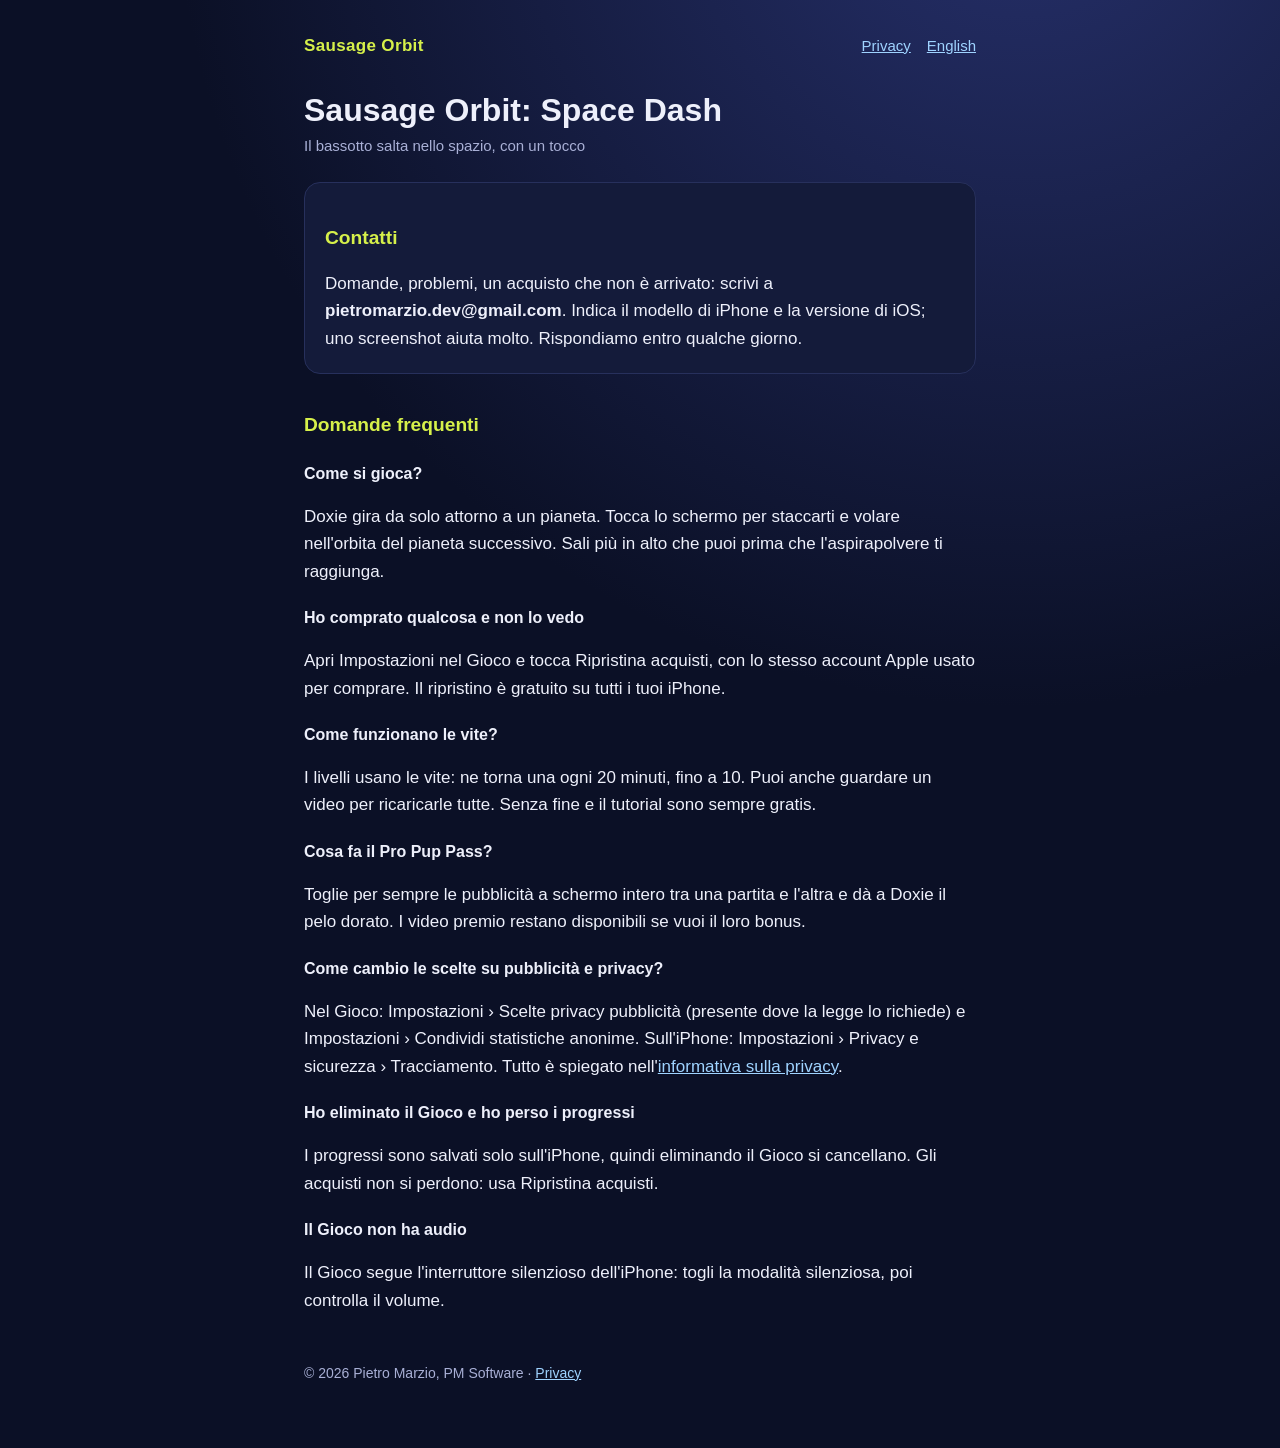
==== it/index.html @ 904a4cdf "Privacy policy e supporto in inglese e italiano Co-Authored-By: Claude Opus 5.5 <noreply@anthropic.c" ====
<!doctype html>
<html lang="it">
<head>
<meta charset="utf-8">
<meta name="viewport" content="width=device-width, initial-scale=1">
<title>Supporto · Sausage Orbit</title>
<link rel="stylesheet" href="../style.css">
</head>
<body>
<main>
<header>
  <a class="brand" href="./">Sausage Orbit</a>
  <nav><a href="privacy/">Privacy</a><a href="../" hreflang="en">English</a></nav>
</header>

<h1>Sausage Orbit: Space Dash</h1>
<p class="meta">Il bassotto salta nello spazio, con un tocco</p>

<div class="card">
  <h2>Contatti</h2>
  <p>Domande, problemi, un acquisto che non è arrivato: scrivi a <span class="email">pietromarzio.dev@gmail.com</span>. Indica il modello di iPhone e la versione di iOS; uno screenshot aiuta molto. Rispondiamo entro qualche giorno.</p>
</div>

<h2>Domande frequenti</h2>

<h3>Come si gioca?</h3>
<p>Doxie gira da solo attorno a un pianeta. Tocca lo schermo per staccarti e volare nell'orbita del pianeta successivo. Sali più in alto che puoi prima che l'aspirapolvere ti raggiunga.</p>

<h3>Ho comprato qualcosa e non lo vedo</h3>
<p>Apri Impostazioni nel Gioco e tocca Ripristina acquisti, con lo stesso account Apple usato per comprare. Il ripristino è gratuito su tutti i tuoi iPhone.</p>

<h3>Come funzionano le vite?</h3>
<p>I livelli usano le vite: ne torna una ogni 20 minuti, fino a 10. Puoi anche guardare un video per ricaricarle tutte. Senza fine e il tutorial sono sempre gratis.</p>

<h3>Cosa fa il Pro Pup Pass?</h3>
<p>Toglie per sempre le pubblicità a schermo intero tra una partita e l'altra e dà a Doxie il pelo dorato. I video premio restano disponibili se vuoi il loro bonus.</p>

<h3>Come cambio le scelte su pubblicità e privacy?</h3>
<p>Nel Gioco: Impostazioni › Scelte privacy pubblicità (presente dove la legge lo richiede) e Impostazioni › Condividi statistiche anonime. Sull'iPhone: Impostazioni › Privacy e sicurezza › Tracciamento. Tutto è spiegato nell'<a href="privacy/">informativa sulla privacy</a>.</p>

<h3>Ho eliminato il Gioco e ho perso i progressi</h3>
<p>I progressi sono salvati solo sull'iPhone, quindi eliminando il Gioco si cancellano. Gli acquisti non si perdono: usa Ripristina acquisti.</p>

<h3>Il Gioco non ha audio</h3>
<p>Il Gioco segue l'interruttore silenzioso dell'iPhone: togli la modalità silenziosa, poi controlla il volume.</p>

<footer>© 2026 Pietro Marzio, PM Software · <a href="privacy/">Privacy</a></footer>
</main>
</body>
</html>
---- style.css ----
/* Sausage Orbit legal and support site. One dark space look, like the game. */
:root {
  --bg: #0b1026;
  --panel: #141b3a;
  --line: #27305c;
  --fg: #eef0fb;
  --muted: #a9b0d6;
  --accent: #d6f04a;
  --link: #9fd3ff;
  color-scheme: dark;
}
* { box-sizing: border-box; }
html { -webkit-text-size-adjust: 100%; }
body {
  margin: 0;
  background: var(--bg) radial-gradient(circle at 80% -10%, #26306b 0, transparent 45%) no-repeat;
  color: var(--fg);
  font: 17px/1.6 ui-rounded, -apple-system, "SF Pro Rounded", "Segoe UI", Roboto, Helvetica, Arial, sans-serif;
  padding-inline: 16px;
}
main { max-width: 42rem; margin: 0 auto; padding-block: 32px 64px; }
header { display: flex; flex-wrap: wrap; align-items: center; justify-content: space-between; gap: 12px; }
.brand { color: var(--accent); font-weight: 800; letter-spacing: 0.02em; text-decoration: none; }
nav { display: flex; flex-wrap: wrap; gap: 16px; font-size: 15px; }
h1 { font-size: 2rem; line-height: 1.2; margin: 32px 0 4px; text-wrap: balance; }
h2 { font-size: 1.2rem; margin: 36px 0 8px; color: var(--accent); text-wrap: balance; }
h3 { font-size: 1rem; margin: 20px 0 4px; }
p, li { color: var(--fg); }
.meta { color: var(--muted); font-size: 15px; margin: 0; }
a { color: var(--link); }
ul { padding-left: 1.2em; }
li { margin-bottom: 6px; }
.card { background: var(--panel); border: 1px solid var(--line); border-radius: 16px; padding: 4px 20px; margin-top: 24px; }
.email { font-weight: 700; user-select: all; overflow-wrap: anywhere; }
footer { margin-top: 48px; color: var(--muted); font-size: 14px; }
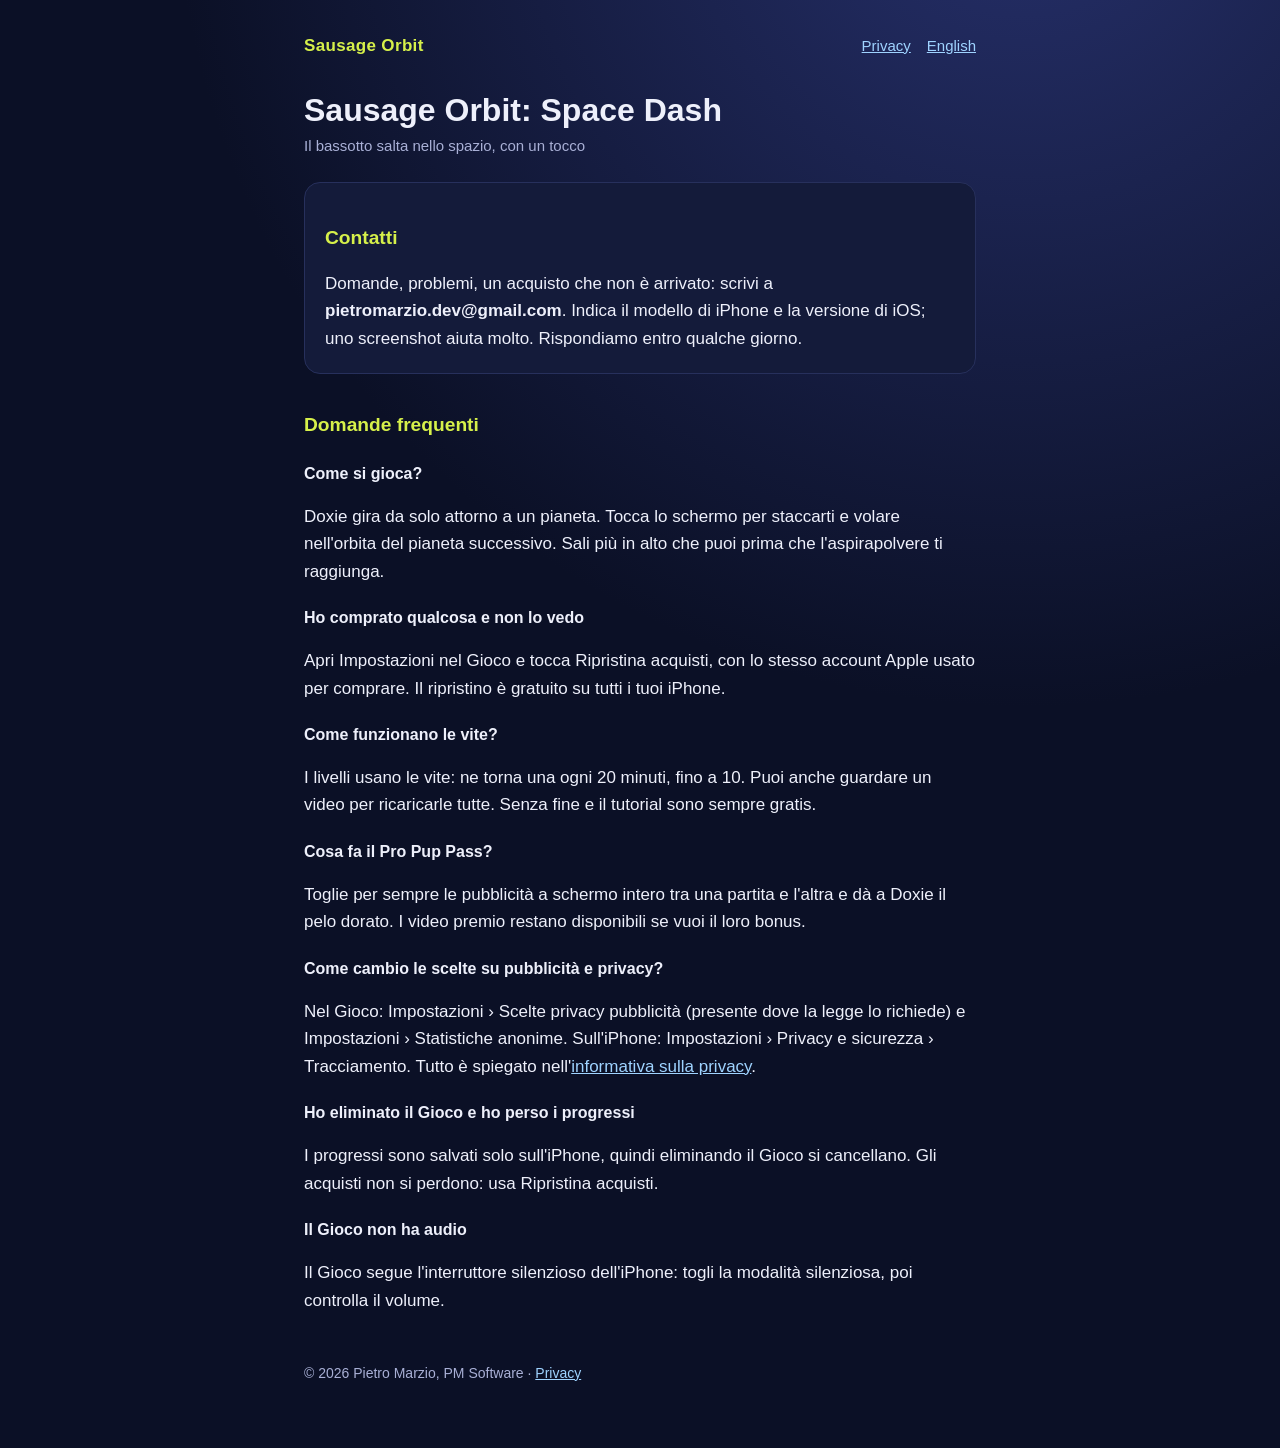
==== commit 8bafb7b5: "Nome della voce statistiche nelle Impostazioni Co-Authored-By: Claude Opus 5.5 <noreply@anthropic.co" ====
--- a/it/index.html
+++ b/it/index.html
@@ -36,7 +36,7 @@
 <p>Toglie per sempre le pubblicità a schermo intero tra una partita e l'altra e dà a Doxie il pelo dorato. I video premio restano disponibili se vuoi il loro bonus.</p>
 
 <h3>Come cambio le scelte su pubblicità e privacy?</h3>
-<p>Nel Gioco: Impostazioni › Scelte privacy pubblicità (presente dove la legge lo richiede) e Impostazioni › Condividi statistiche anonime. Sull'iPhone: Impostazioni › Privacy e sicurezza › Tracciamento. Tutto è spiegato nell'<a href="privacy/">informativa sulla privacy</a>.</p>
+<p>Nel Gioco: Impostazioni › Scelte privacy pubblicità (presente dove la legge lo richiede) e Impostazioni › Statistiche anonime. Sull'iPhone: Impostazioni › Privacy e sicurezza › Tracciamento. Tutto è spiegato nell'<a href="privacy/">informativa sulla privacy</a>.</p>
 
 <h3>Ho eliminato il Gioco e ho perso i progressi</h3>
 <p>I progressi sono salvati solo sull'iPhone, quindi eliminando il Gioco si cancellano. Gli acquisti non si perdono: usa Ripristina acquisti.</p>
